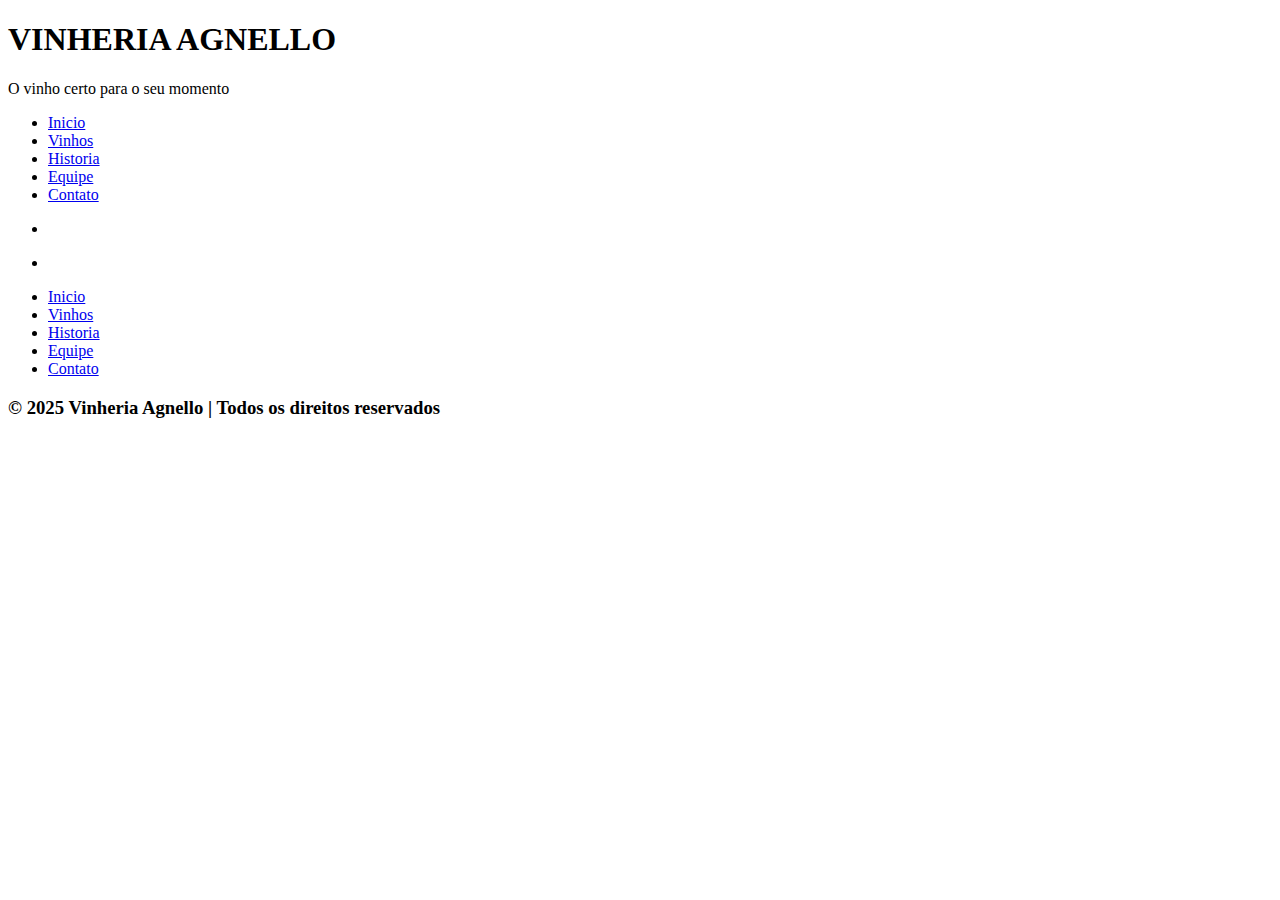
==== index.html @ a2c5e5b5 "feat: header e footer estruturados" ====
<!DOCTYPE html>
<html lang="pt-br">
<head>
    <meta charset="UTF-8">
    <meta name="viewport" content="width=device-width, initial-scale=1.0">
    <meta name="keywords" content="vinhos, vinheria, adega">
    <meta name="description" content="Vinheria Agnello - A melhor vinheria do Brasil.">
    <title>Vinheria Agnello</title>
</head>
<body>
    <header>
        <h1>VINHERIA AGNELLO</h1>
        <p>O vinho certo para o seu momento</p>
        <nav>
            <ul>
                <li><a href="#">Inicio</a></li>
                <li><a href="#">Vinhos</a></li>
                <li><a href="#">Historia</a></li>
                <li><a href="#">Equipe</a></li>
                <li><a href="#">Contato</a></li>
            </ul>
        </nav>
    </header>

    <footer>
        <div class="footer-top">
            <div class="footer-social">
                <ul>
                    <li>
                        <a href="#" class="item-social">
                            <img src="" alt="">
                            <p></p>
                        </a>
                    </li>
                    <li>
                        <a href="#" class="item-social">
                            <img src="" alt="">
                            <p></p>
                        </a>
                    </li>
                </ul>
            </div>
            <div class="footer-pages">
                <ul>
                    <li><a href="#">Inicio</a></li>
                    <li><a href="#">Vinhos</a></li>
                    <li><a href="#">Historia</a></li>
                    <li><a href="#">Equipe</a></li>
                    <li><a href="#">Contato</a></li>
                </ul>
            </div>
        </div>
        <div class="footer-bottom">
            <h3>&copy; 2025 Vinheria Agnello | Todos os direitos reservados</h3>
        </div>
    </footer>
</body>
</html>
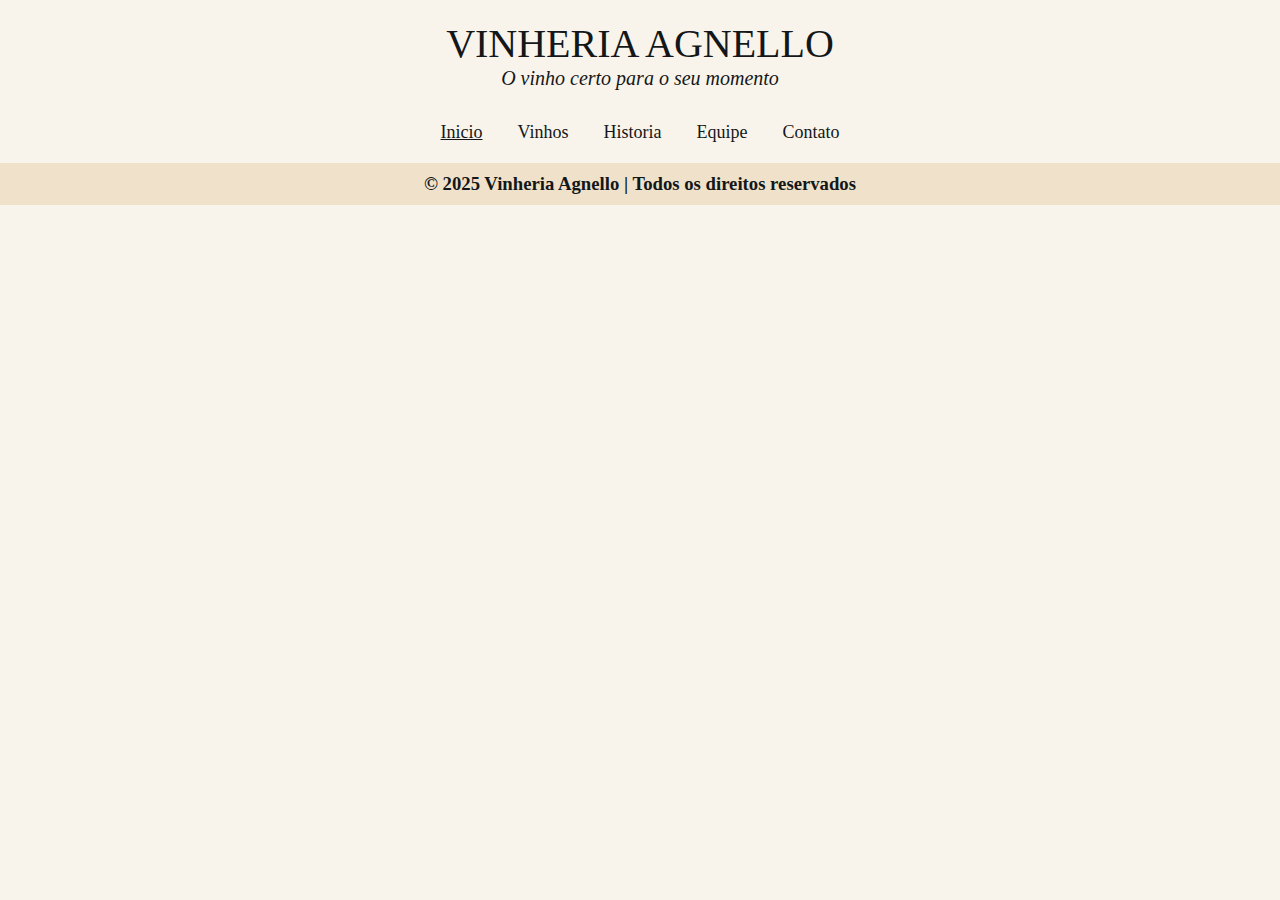
==== commit 5967ef50: "feat: header e footer estilizados" ====
--- a/index.html
+++ b/index.html
@@ -6,6 +6,7 @@
     <meta name="keywords" content="vinhos, vinheria, adega">
     <meta name="description" content="Vinheria Agnello - A melhor vinheria do Brasil.">
     <title>Vinheria Agnello</title>
+    <link rel="stylesheet" href="./src/css/style.css">
 </head>
 <body>
     <header>
@@ -13,7 +14,7 @@
         <p>O vinho certo para o seu momento</p>
         <nav>
             <ul>
-                <li><a href="#">Inicio</a></li>
+                <li><a href="#" style="text-decoration: underline;">Inicio</a></li>
                 <li><a href="#">Vinhos</a></li>
                 <li><a href="#">Historia</a></li>
                 <li><a href="#">Equipe</a></li>
@@ -21,38 +22,9 @@
             </ul>
         </nav>
     </header>
-
+    
     <footer>
-        <div class="footer-top">
-            <div class="footer-social">
-                <ul>
-                    <li>
-                        <a href="#" class="item-social">
-                            <img src="" alt="">
-                            <p></p>
-                        </a>
-                    </li>
-                    <li>
-                        <a href="#" class="item-social">
-                            <img src="" alt="">
-                            <p></p>
-                        </a>
-                    </li>
-                </ul>
-            </div>
-            <div class="footer-pages">
-                <ul>
-                    <li><a href="#">Inicio</a></li>
-                    <li><a href="#">Vinhos</a></li>
-                    <li><a href="#">Historia</a></li>
-                    <li><a href="#">Equipe</a></li>
-                    <li><a href="#">Contato</a></li>
-                </ul>
-            </div>
-        </div>
-        <div class="footer-bottom">
-            <h3>&copy; 2025 Vinheria Agnello | Todos os direitos reservados</h3>
-        </div>
+        <h3>&copy; 2025 Vinheria Agnello | Todos os direitos reservados</h3>
     </footer>
 </body>
 </html>--- a/src/css/style.css
+++ b/src/css/style.css
@@ -0,0 +1,54 @@
+* {
+    margin: 0;
+    padding: 0;
+    box-sizing: border-box;
+}
+
+body {
+    background-color: #F9F4EB;
+    font-family: Cambria, Cochin, Georgia, Times, 'Times New Roman', serif;
+    color: #131719;
+}
+
+header {
+    text-align: center;
+    padding: 20px;
+    font-size: 20px;
+    position: sticky;
+    width: 100vw;
+    top: 0;
+    background-color: #F9F4EB;
+}
+
+header h1 {
+    font-weight: 500;
+}
+
+header p {
+    font-style: italic;
+}
+
+header ul {
+    margin-top: 30px;
+    list-style-type: none;
+}
+
+header ul li {
+    display: inline;
+    margin: 0 15px;
+}
+
+header ul li a {
+    text-decoration: none;
+    color: #131719;
+    font-size: 18px;
+}
+
+footer {
+    background-color: #F0E2CA;
+}
+
+footer h3 {
+    text-align: center;
+    padding: 10px 0;
+}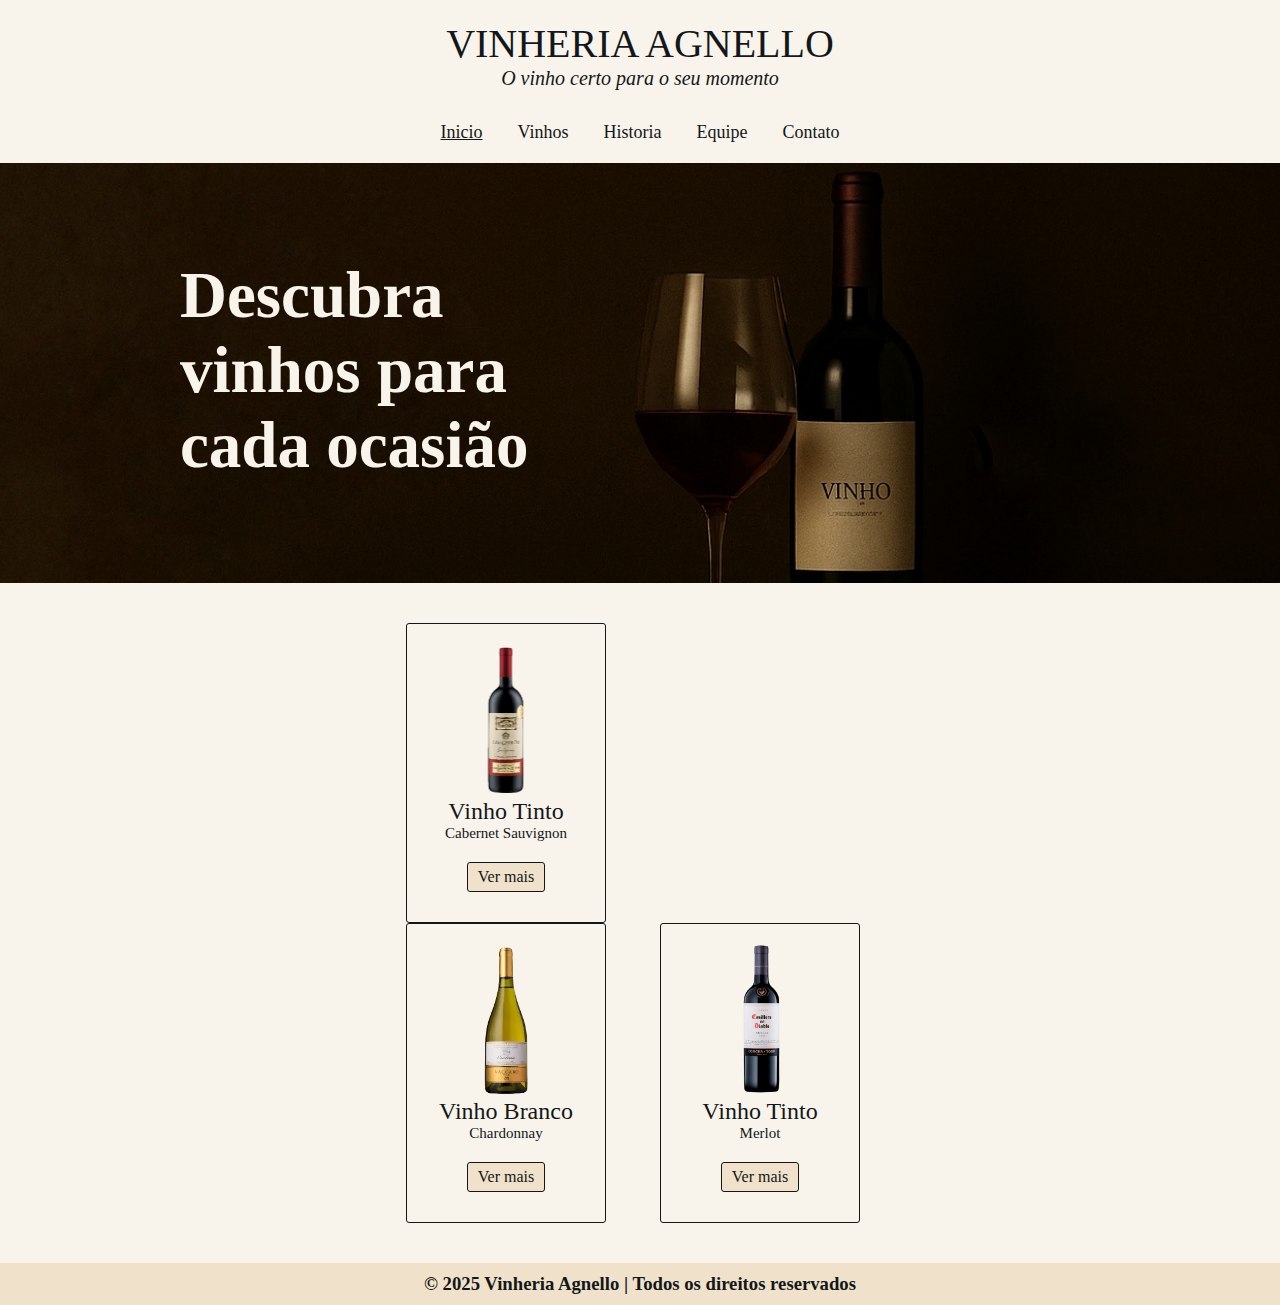
==== commit 0999b79b: "feat: highlights criados e estilizados" ====
--- a/index.html
+++ b/index.html
@@ -7,6 +7,7 @@
     <meta name="description" content="Vinheria Agnello - A melhor vinheria do Brasil.">
     <title>Vinheria Agnello</title>
     <link rel="stylesheet" href="./src/css/style.css">
+    <link rel="stylesheet" href="./src/css/index.css">
 </head>
 <body>
     <header>
@@ -14,14 +15,40 @@
         <p>O vinho certo para o seu momento</p>
         <nav>
             <ul>
-                <li><a href="#" style="text-decoration: underline;">Inicio</a></li>
-                <li><a href="#">Vinhos</a></li>
-                <li><a href="#">Historia</a></li>
-                <li><a href="#">Equipe</a></li>
-                <li><a href="#">Contato</a></li>
+                <li><a href="./index.html" style="text-decoration: underline;">Inicio</a></li>
+                <li><a href="./src/pages/vinhos.html">Vinhos</a></li>
+                <li><a href="./src/pages/historia.html">Historia</a></li>
+                <li><a href="./src/pages/equipe.html">Equipe</a></li>
+                <li><a href="./src/pages/contato.html">Contato</a></li>
             </ul>
         </nav>
     </header>
+    
+    <main>
+        <section class="banner">
+            <h1>Descubra vinhos para cada ocasião</h1>
+        </section>
+        <section class="highlights">
+            <div class="highlight-item" id="highlight-left">
+                <img src="./src/assets/imgs/cabernet.png" alt="" />
+                <h2>Vinho Tinto</h2>
+                <h3>Cabernet Sauvignon</h3>
+                <a href="./src/pages/vinhos.html"><button type="button">Ver mais</button></a>
+            </div>
+            <div class="highlight-item" id="highlight-left">
+                <img src="./src/assets/imgs/chardonnay.png" alt="" />
+                <h2>Vinho Branco</h2>
+                <h3>Chardonnay</h3>
+                <a href="./src/pages/vinhos.html"><button type="button">Ver mais</button></a>
+            </div>
+            <div class="highlight-item">
+                <img src="./src/assets/imgs/merlot.png" alt="" />
+                <h2>Vinho Tinto</h2>
+                <h3>Merlot</h3>
+                <a href="./src/pages/vinhos.html"><button type="button">Ver mais</button></a>
+            </div>
+        </section>
+    </main>
     
     <footer>
         <h3>&copy; 2025 Vinheria Agnello | Todos os direitos reservados</h3>
--- a/src/css/style.css
+++ b/src/css/style.css
@@ -15,7 +15,6 @@
     padding: 20px;
     font-size: 20px;
     position: sticky;
-    width: 100vw;
     top: 0;
     background-color: #F9F4EB;
 }
--- a/src/css/index.css
+++ b/src/css/index.css
@@ -0,0 +1,61 @@
+main .banner {
+    background-image: url(../assets/imgs/banner.png);
+    background-repeat: no-repeat;
+    background-size: cover;
+    background-position: center;
+    height: 420px;
+}
+
+main .banner h1 {
+    color: #F9F4EB;
+    font-family: Cambria, Cochin, Georgia, Times, 'Times New Roman', serif;
+    text-align: left;
+    width: 560px;
+    font-size: 65px;
+    padding-top: 95px;
+    padding-left: 180px;
+}
+
+main .highlights {
+    margin: 40px 406px;
+}
+
+main #highlight-left {
+    margin-right: 50px;
+}
+
+main .highlight-item {
+    display: inline-block;
+    width: 200px;
+    height: 300px;
+    border: 1px solid #131719;
+    color: #131719;
+    padding: 20px;
+    text-align: center;
+    border-radius: 3px;
+}
+
+main .highlight-item img {
+    height: 150px;
+}
+
+main .highlight-item h2 {
+    font-weight: 500;
+}
+
+main .highlight-item h3 {
+    font-size: 15px;
+    font-weight: 100;
+}
+
+main .highlight-item button {
+    background-color: #F0E2CA;
+    color: #131719;
+    border: solid 1px #131719;
+    font-size: 16px;
+    font-family: Cambria, Cochin, Georgia, Times, 'Times New Roman', serif;
+    padding: 5px 10px;
+    margin-top: 20px;
+    border-radius: 3px;
+    cursor: pointer;
+}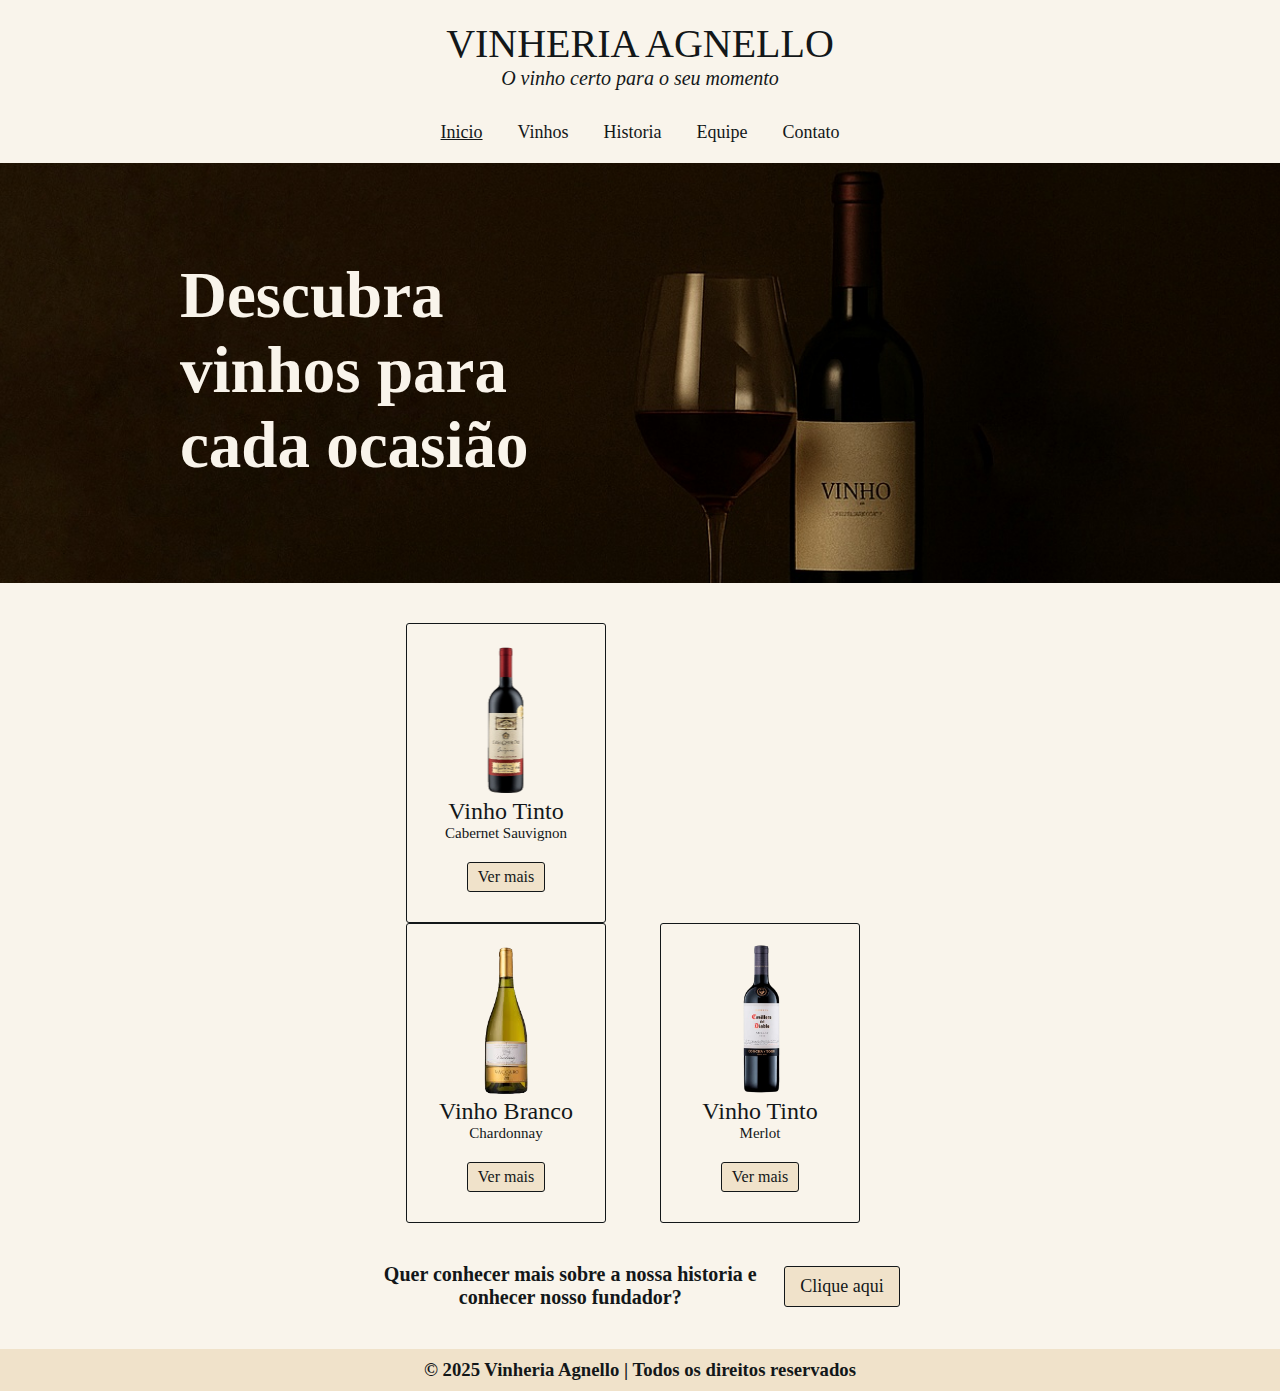
==== commit 64f1701b: "feat: seção sobre-nos criada e estilizada" ====
--- a/index.html
+++ b/index.html
@@ -48,6 +48,10 @@
                 <a href="./src/pages/vinhos.html"><button type="button">Ver mais</button></a>
             </div>
         </section>
+        <section class="about-us">
+            <h2>Quer conhecer mais sobre a nossa historia e conhecer nosso fundador?</h2>
+            <a href="./src/pages/historia.html"><button type="button">Clique aqui</button></a>
+        </section>
     </main>
     
     <footer>
--- a/src/css/index.css
+++ b/src/css/index.css
@@ -58,4 +58,35 @@
     margin-top: 20px;
     border-radius: 3px;
     cursor: pointer;
-}+}
+
+main .about-us {
+    text-align: center;
+    margin: 40px auto;
+}
+
+main .about-us h2 {
+    display: inline-block;
+    vertical-align: middle;
+    width: 380px;
+    margin-right: 20px;
+    font-size: 20px;
+    font-weight: 600;
+}
+
+main .about-us a {
+    display: inline-block;
+    vertical-align: middle;
+}
+
+main .about-us button {
+    background-color: #F0E2CA;
+    color: #131719;
+    border: solid 1px #131719;
+    font-size: 18px;
+    font-family: Cambria, Cochin, Georgia, Times, 'Times New Roman', serif;
+    padding: 9px 15px;
+    border-radius: 3px;
+    cursor: pointer;
+}
+
